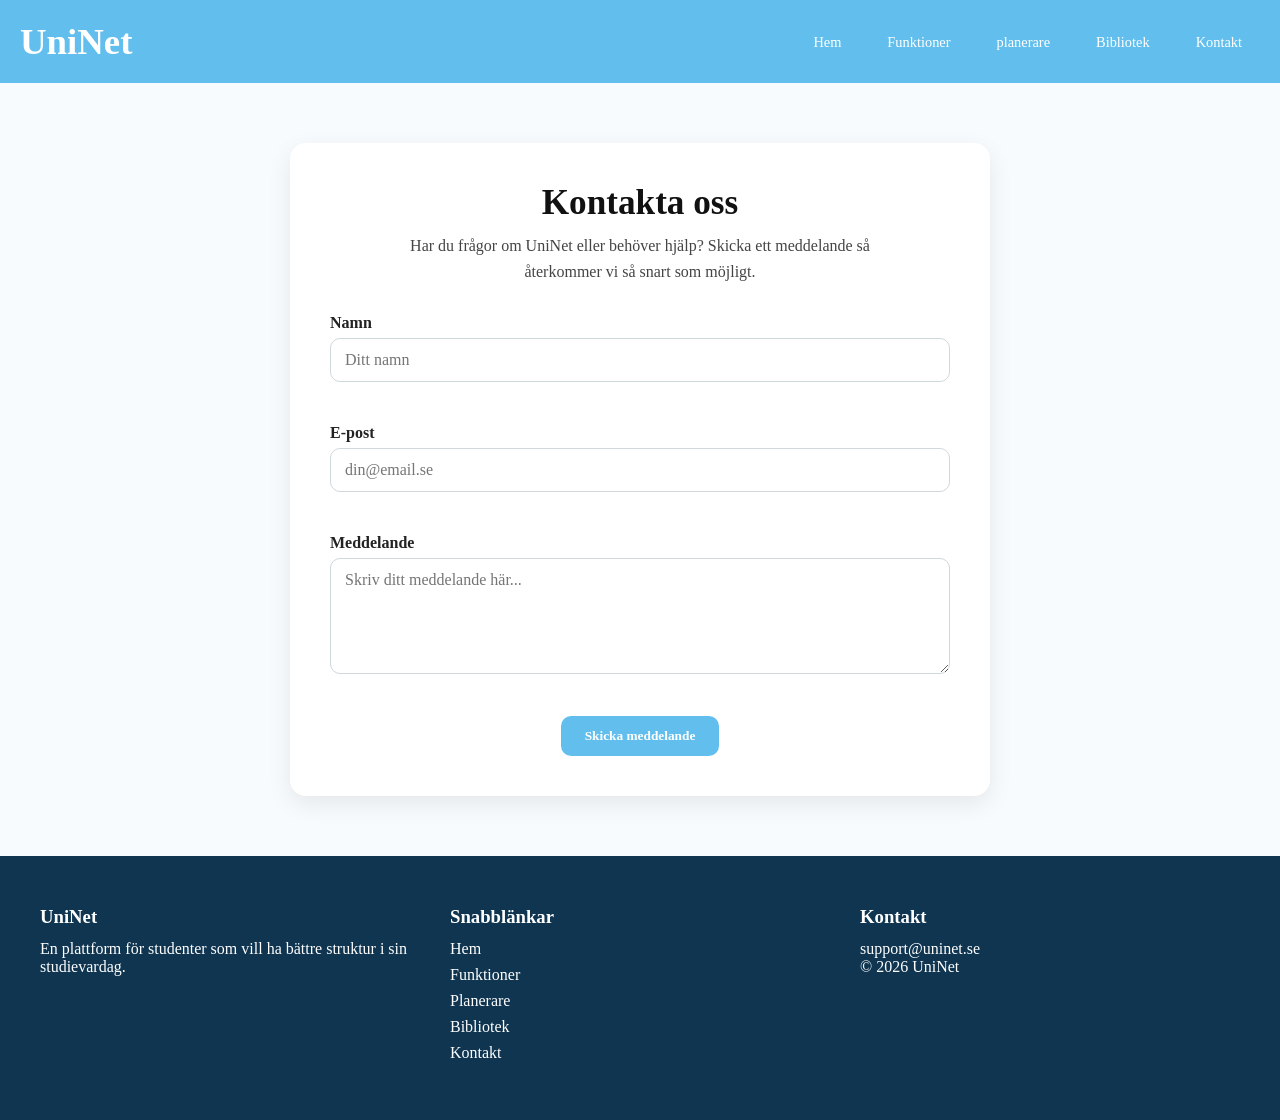
==== UninetWeb/wwwroot/contact.html @ d5d622c0 "Add files via upload" ====
<!doctype html>
<html lang="sv">
<head>
  <meta charset="utf-8">
  <meta name="viewport" content="width=device-width, initial-scale=1">
  <title>UniNet</title>
  <link rel="stylesheet" href="css/style.css">
  <script defer src="js/main.js"></script>
</head>
<body>
 
  <div class="menu-overlay" id="menuOverlay"></div>

  <!--Header/Navbar-->
  <header>
    <nav class = "navbar section-content">
      <a href="#" class="nav-logo">
        <h2 class="logo-text">UniNet</h2>
      </a>

      <button class="menu-toggle" type="button">Meny ☰</button>

      <ul class="nav-menu" id="navMenu">
        <li class="nav-item">
          <a href="index.html" class="nav-link">Hem</a>
        </li>
        <li class="nav-item">
          <a href="features.html" class="nav-link">Funktioner</a>
        </li>
        <li class="nav-item">
          <a href="planner.html" class="nav-link">planerare </a>
        </li>
        <li class="nav-item">
          <a href="library.html" class="nav-link">Bibliotek</a>
        </li>
        <li class="nav-item">
          <a href="contact.html" class="nav-link">Kontakt</a>
        </li>

      </ul>

    </nav>
  </header>


<main>
  <section class="contact-section">
    <div class="contact-box">

      <div class="contact-header">
        <h1>Kontakta oss</h1>
        <p>
          Har du frågor om UniNet eller behöver hjälp? Skicka ett meddelande så
          återkommer vi så snart som möjligt.
        </p>
      </div>

  <form class="contact-form" id="contactForm" method="post" action="/contact" novalidate>
  <div class="form-group">
    <label for="name">Namn</label>
    <input type="text" id="name" name="name" placeholder="Ditt namn" required>
    <small class="error-message"></small>
  </div>

  <div class="form-group">
    <label for="email">E-post</label>
    <input type="email" id="email" name="email" placeholder="din@email.se" required>
    <small class="error-message"></small>
  </div>

  <div class="form-group">
    <label for="message">Meddelande</label>
    <textarea id="message" name="message" rows="5" placeholder="Skriv ditt meddelande här..." required></textarea>
    <small class="error-message"></small>
  </div>

  <button type="submit" class="submit-btn">Skicka meddelande</button>
   </form>

    </div>
  </section>
</main>

  <!--FOOTERRR-->
<footer class="footer">
  <div class="section-content footer-content">
    <div class="footer-column">
      <h3>UniNet</h3>
      <p>En plattform för studenter som vill ha bättre struktur i sin studievardag.</p>
    </div>

    <div class="footer-column">
      <h3>Snabblänkar</h3>
      <a href="index.html">Hem</a>
      <a href="features.html">Funktioner</a>
      <a href="planner.html">Planerare</a>
      <a href="library.html">Bibliotek</a>
      <a href="contact.html">Kontakt</a>
    </div>

    <div class="footer-column">
      <h3>Kontakt</h3>
      <p>support@uninet.se</p>
      <p>© 2026 UniNet</p>
    </div>
  </div>
</footer>


</body>
---- UninetWeb/wwwroot/css/style.css ----
/*Google fonts*/
@import url('https://fonts.googleapis.com/css2?family=Italiana&family=Playfair+Display:ital,wght@0,400..900;1,400..900&display=swap');
*{
  margin: 0;
  padding: 0;
  box-sizing: border-box;
  font-family: "poppins", san-serif;
}

:root
{
 /*Färger */
 --white-color:#fff;
 --dark-color: #006fa7;
 --primary-color: #62BFED;
 --secondary-color: #98d7f6;


/* font size */
--font-sizeS: 0.9rem;
--font-sizeN: 1rem;
--font-sizeM: 1.12rem;
--font-size-xl: 2rem;
--font-size-xxl: 2.3rem;

/* Font size */
--font-size-s: 0.9rem;
--font-size-m: 1.5rem;
--font-size-l: 2rem;
--font-size-xl: 2.3rem;

--font-weight-normal: 400;
--font-weight-medium: 500;
--font-weight-semibold: 600;
--font-weight-bold: 700;

--border-radius-s: 8px;
--border-radius-s: 30px;
--border-radius-m: 50%;

/*site max-width */
--site-max-width: 1300px;

}

ul
{
  list-style: none;
}

a{
  text-decoration: none;
}

button{
  cursor: pointer;
  border: none;
  background: none;
}
img{
  width: 100%;
}

.section-content
{
  margin: 0 auto;
  padding: 0 20px;
  max-width: var(--site-max-width);

}

/*navbar styling*/
header
{
  background: var(--primary-color);
}

header .navbar{
  display: flex;
  padding: 20px;
  align-items: center;
  justify-content: space-between;
}

.navbar .nav-logo .logo-text
{
  color: var(--white-color);
  font-size: var(--font-size-xl);
  font-weight: var(--font-weight-semibold);
}

.navbar .nav-menu
{
  display: flex;
  gap: 10px;

}
/*navbar typ hem, funktioner osv */ 
.navbar .nav-menu .nav-link
{
  padding: 10px 18px;
  color: var(--white-color);
  font-size: var(--font-size-s);
  border-radius: 10px;
  transition: 0.3s ease;
}

.navbar .nav-menu .nav-link:hover
{
  color: var(--primary-color);
  background: var(--secondary-color);
}

/* HERO BANNER stora bilden */
.hero-section{
  position: relative;
  height: 500px;
  background-image: url("../images/students.jpg");
  background-size: cover;
  background-position: center;
  display: flex;
  align-items: center;
  justify-content: flex-end;
  padding: 40px;
}

.hero-section::before{
  content: "";
  position: absolute;
  inset: 0;
  background: rgba(0,0,0,0.4);

    background: linear-gradient(
    to left,
    rgba(0,0,0,0.75),
    rgba(0,0,0,0.4),
    rgba(0,0,0,0)
  );
}

/* TEXT */

.hero-details{
  position: relative;
  max-width: 420px;
  color: white;
  padding: 20px;
}

.title{
  font-size: 40px;
  margin-bottom: 10px;
}

.subtitle{
  font-size: 22px;
  margin-bottom: 16px;
}

.hero-details p{
  margin-bottom: 20px;
}

/* BUTTONS */
.buttons{
  display: flex;
  gap: 10px;
  flex-wrap: wrap;
  margin-top: 16px;
}

.hero-btn{
  padding: 10px 18px;
  border-radius: 10px;
  font-size: var(--font-size-s);
  font-weight: var(--font-weight-semibold);

  background: var(--secondary-color);
  color: var(--dark-color);

  transition: 0.3s ease;
}

/* Hover in buttons*/
.hero-btn-outline{
  background: transparent;
  border: 2px solid rgba(255,255,255,0.85);
  color: var(--white-color);
}

.hero-btn-outline:hover{
  background: var(--secondary-color);
  border-color: var(--secondary-color);
  color: var(--dark-color);
}

.menu-overlay{
  position: fixed;
  inset: 0;
  background: rgba(0,0,0,0.20);
  backdrop-filter: blur(6px);
  opacity: 0;
  pointer-events: none;
  transition: 0.25s ease;
  z-index: 500;
}
.menu-overlay.show{
  opacity: 1;
  pointer-events: auto;
}

/* dropdown menu */
.menu-toggle{
  display: none;   /* hidden on desktop */
  color: var(--white-color);
  font-size: var(--font-size-s);
  font-weight: var(--font-weight-semibold);
  padding: 10px 14px;
  border-radius: 10px;
  background: rgba(255,255,255,0.15);
}

@media (max-width: 768px){

  .menu-toggle{
    display: inline-block;
  }

  .navbar{
    position: relative;
  }

  /* hide menu on mobile */
  .nav-menu{
    display: none !important;

    position: absolute;
    top: 70px;
    right: 20px;

    width:  min(280px, calc(100vw - 40px));
    padding: 20px;

    flex-direction: column;
    gap: 6px;

    background: var(--primary-color);
    border-radius: 14px;

    box-shadow: 0 15px 40px rgba(0,0,0,0.25);
    z-index: 1000;

     /* animation prep */
    transform: translateY(-8px);
    opacity: 0;
    transition: 0.25s ease;
  }

  /* show when clicked */
  .nav-menu.open{
    display: flex !important;
     transform: translateY(0);
    opacity: 1;
  }

  /* links look more “app-like” */
  .nav-menu .nav-link{
    width: 100%;
    padding: 12px 14px;
    border-radius: 12px;
  }

  /* menu button polish */
  .menu-toggle{
    padding: 10px 14px;
    border-radius: 12px;
    background: rgba(255,255,255,0.18);
  }

  .menu-toggle:hover{
    background: rgba(255,255,255,0.28);
  }


}

/* OM UNINET */
.about-section{
  background: var(--secondary-color);
  padding: 70px 20px;
}

.about-text{
  max-width: 800px;
  margin: 0 auto 50px auto;
  text-align: center;

}

.about-text h2{
  font-size: 2.2rem;
  margin-bottom: 16px;
}

.about-text p{
  margin-bottom: 12px;
  line-height: 1.6;
  color:#006fa7;
}

.features-scroll{
  display: flex;
  gap: 25px;
  overflow-x: auto;
  padding-bottom: 10px;
}

.feature-card{
  flex: 0 0 280px;
  background: #f5f5f5;
  border-radius: 12px;
  overflow: hidden;
  box-shadow: 0 6px 18px rgba(0,0,0,0.08);
  transition: transform 0.2s ease;
}

.feature-card:hover{
  transform: translateY(-5px);
}

.feature-img{
  width: 100%;
  height: 180px;
  object-fit: cover;
}

.feature-card h3{
  font-size: 1.3rem;
  margin: 18px 18px 8px 18px;
}

.feature-card p{
  margin: 0 18px 18px 18px;
  line-height: 1.5;
  color: #444;
}

/* BENEFITS */
.benefits-section{
  padding: 60px 20px;
  text-align: center;
}

.benefits-section h2{
  margin-bottom: 30px;
  font-size: 2rem;
}

.benefits-grid{
  display: grid;
  grid-template-columns: repeat(3, 1fr);
  gap: 20px;
}

.benefit-box{
  background: white;
  padding: 25px;
  border-radius: 12px;
  box-shadow: 0 6px 18px rgba(0,0,0,0.08);
}

.benefit-box h3{
  margin-bottom: 10px;
}

/* CTA */
.cta-section{
  background: var(--primary-color);
  padding: 60px 20px;
  text-align: center;
  color: white;
}

.cta-content h2{
  margin-bottom: 10px;
  font-size: 2rem;
}

.cta-content p{
  margin-bottom: 20px;
}

/* FOOTER */
.footer{
  background: #0f3550;
  color: white;
  padding: 50px 20px;
}

.footer-content{
  display: grid;
  grid-template-columns: repeat(3, 1fr);
  gap: 30px;
}

.footer-column h3{
  margin-bottom: 12px;
}

.footer-column a{
  display: block;
  color: white;
  margin-bottom: 8px;
  text-decoration: none;
}

.footer-column a:hover{
  text-decoration: underline;
}

/* MOBILE */
@media (max-width: 768px){
  .benefits-grid{
    grid-template-columns: 1fr;
  }

  .footer-content{
    grid-template-columns: 1fr;
  }
}



/* CONTACT PAGE */

/* CONTACT PAGE */
.contact-section{
  min-height: 80vh;
  display: flex;
  justify-content: center;
  align-items: center;
  padding: 60px 20px;
  background: #f7fbfd;
}

.contact-box{
  width: 100%;
  max-width: 700px;
  background: #ffffff;
  padding: 40px;
  border-radius: 16px;
  box-shadow: 0 8px 24px rgba(0,0,0,0.08);
}

.contact-header{
  text-align: center;
  margin-bottom: 30px;
}

.contact-header h1{
  font-size: 2.2rem;
  margin-bottom: 10px;
  color: #111;
}

.contact-header p{
  color: #444;
  line-height: 1.6;
  max-width: 500px;
  margin: 0 auto;
}

.contact-form{
  display: flex;
  flex-direction: column;
  gap: 18px;
}

.form-group{
  display: flex;
  flex-direction: column;
}

.form-group label{
  margin-bottom: 6px;
  font-weight: 600;
  color: #222;
}

.form-group input,
.form-group textarea{
  padding: 12px 14px;
  border: 1px solid #cfd8dc;
  border-radius: 10px;
  font-size: 1rem;
  font-family: inherit;
}

.form-group input:focus,
.form-group textarea:focus{
  outline: none;
  border-color: var(--primary-color);
}

.submit-btn{
  align-self: center;
  padding: 12px 24px;
  background: var(--primary-color);
  color: white;
  border-radius: 10px;
  font-weight: 600;
  transition: 0.3s ease;
}

.submit-btn:hover{
  background: var(--dark-color);
}

.error-message{
  color: #c62828;
  font-size: 0.9rem;
  margin-top: 6px;
  min-height: 18px;
}

.form-group input.error,
.form-group textarea.error{
  border: 1px solid #c62828;
  background: #fff5f5;
}

@media (max-width: 768px){
  .contact-box{
    padding: 25px;
  }

  .contact-header h1{
    font-size: 1.8rem;
  }
}

/* LIBRARY PAGE */

.library-hero{
  background: linear-gradient(180deg, #98d7f6 0%, #eaf7fd 100%);
  padding: 70px 20px 60px;
  text-align: center;
}

.library-hero h1{
  font-size: 2.4rem;
  color: var(--dark-color);
  margin-bottom: 10px;
}

.library-hero-simple p{
  color: #24526b;
  margin-bottom: 25px;
  font-size: 1rem;
}

.library-search-bar{
  display: flex;
  justify-content: center;
  gap: 10px;
  flex-wrap: wrap;
}

.library-search-bar input{
  width: 100%;
  max-width: 460px;
  padding: 14px 16px;
  border: 1px solid #c7dce8;
  border-radius: 12px;
  font-size: 1rem;
  background: white;
}

.library-search-bar input:focus{
  outline: none;
  border-color: var(--primary-color);
  box-shadow: 0 0 0 3px rgba(98,191,237,0.15);
}

.library-search-bar button{
  padding: 14px 22px;
  border-radius: 12px;
  background: var(--primary-color);
  color: white;
  font-weight: 600;
  transition: 0.3s ease;
}

.library-search-bar button:hover{
  background: var(--dark-color);
}

.library-tools{
  padding: 50px 20px 20px;
}

.library-tools h2{
  text-align: center;
  margin-bottom: 20px;
  color: var(--dark-color);
}

.library-tool-grid{
  display: grid;
  grid-template-columns: repeat(4, 1fr);
  gap: 15px;
}

.library-tool{
  background: white;
  color: var(--dark-color);
  padding: 18px;
  text-align: center;
  border-radius: 12px;
  box-shadow: 0 6px 18px rgba(0,0,0,0.06);
  font-weight: 600;
  transition: transform 0.25s ease, background 0.25s ease;
}

.library-tool:hover{
  transform: translateY(-4px);
  background: var(--secondary-color);
}

.library-cards{
  padding: 40px 20px 60px;
}

.library-cards h2{
  text-align: center;
  margin-bottom: 30px;
  color: var(--dark-color);
}

.library-card-grid{
  display: grid;
  grid-template-columns: repeat(3, 1fr);
  gap: 25px;
}

.library-resource-card{
  background: white;
  border-radius: 14px;
  overflow: hidden;
  box-shadow: 0 8px 22px rgba(0,0,0,0.08);
  transition: transform 0.3s ease, box-shadow 0.3s ease;
}

.library-resource-card:hover{
  transform: translateY(-6px);
  box-shadow: 0 12px 28px rgba(0,0,0,0.12);
}

.library-resource-card img{
  width: 100%;
  height: 210px;
  object-fit: cover;
}

.library-card-text{
  padding: 20px;
}

.library-card-text h3{
  margin-bottom: 10px;
  color: #111;
}

.library-card-text p{
  color: #444;
  line-height: 1.6;
  margin-bottom: 16px;
}

.library-info-box{
  padding: 0 20px 70px;
}

.library-info-content{
  background: #f7fbfd;
  border: 1px solid #dceef7;
  border-radius: 16px;
  padding: 35px;
  text-align: center;
  box-shadow: 0 6px 18px rgba(0,0,0,0.05);
}

.library-info-content h2{
  margin-bottom: 10px;
  color: var(--dark-color);
}

.library-info-content p{
  margin-bottom: 18px;
  color: #444;
}

@media (max-width: 900px){
  .library-tool-grid{
    grid-template-columns: repeat(2, 1fr);
  }

  .library-card-grid{
    grid-template-columns: 1fr;
  }
}

@media (max-width: 600px){
  .library-tool-grid{
    grid-template-columns: 1fr;
  }

  .library-hero-simple h1{
    font-size: 2rem;
  }
}
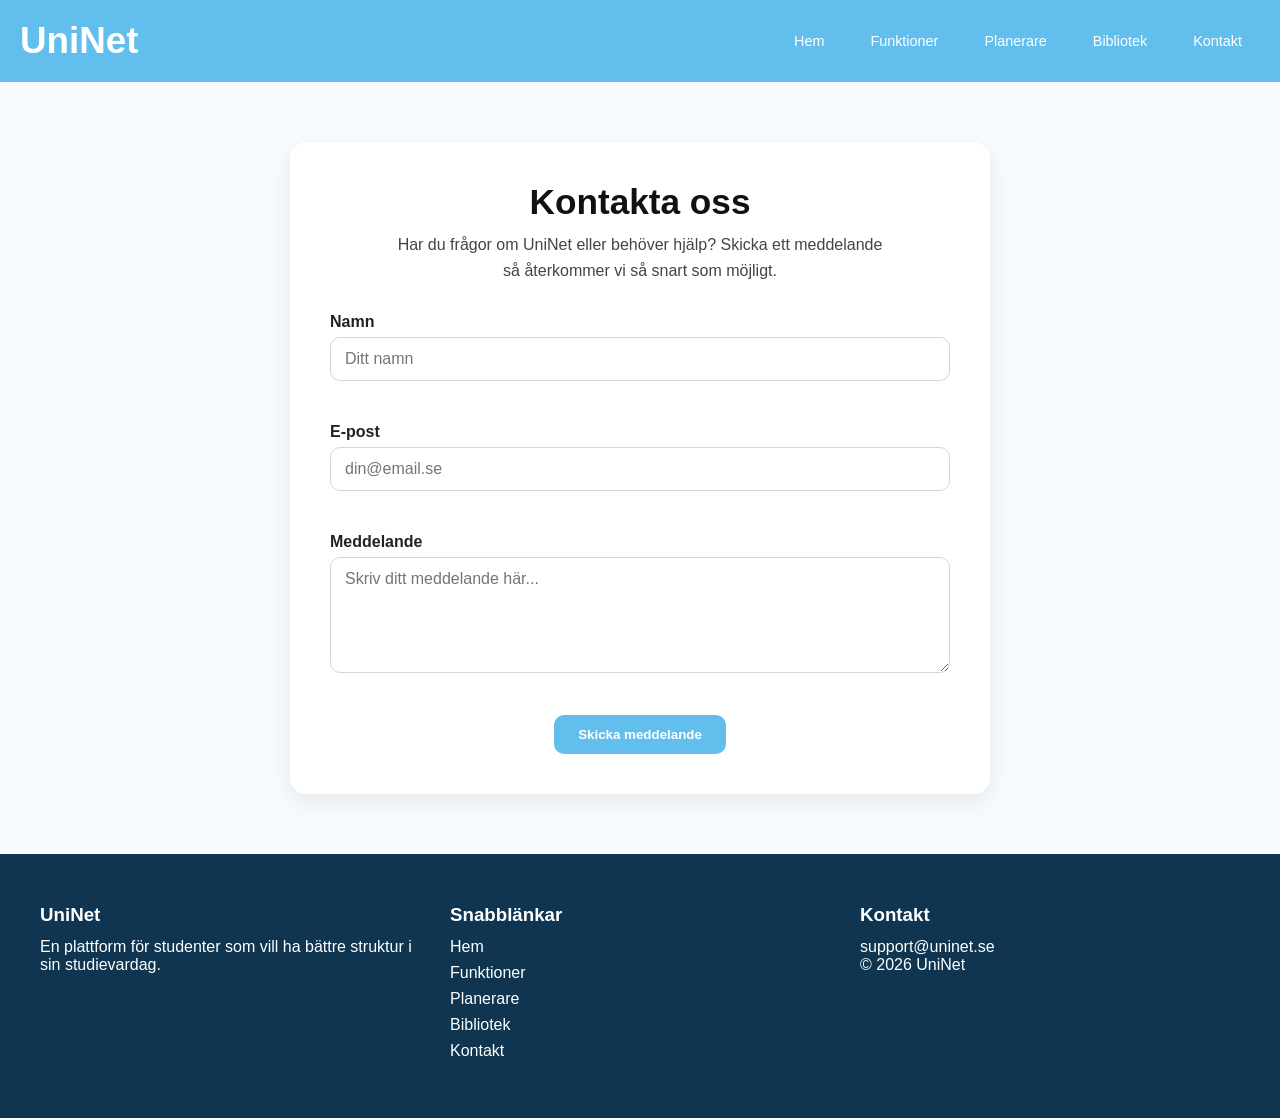
==== commit 4ca11241: "Added planner checklist feature Added contact form validation Added ASP.NET server-side contact hand" ====
--- a/UninetWeb/wwwroot/contact.html
+++ b/UninetWeb/wwwroot/contact.html
@@ -8,12 +8,12 @@
   <script defer src="js/main.js"></script>
 </head>
 <body>
- 
+
   <div class="menu-overlay" id="menuOverlay"></div>
 
-  <!--Header/Navbar-->
+  <!-- Header/Navbar -->
   <header>
-    <nav class = "navbar section-content">
+    <nav class="navbar section-content">
       <a href="#" class="nav-logo">
         <h2 class="logo-text">UniNet</h2>
       </a>
@@ -21,91 +21,77 @@
       <button class="menu-toggle" type="button">Meny ☰</button>
 
       <ul class="nav-menu" id="navMenu">
-        <li class="nav-item">
-          <a href="index.html" class="nav-link">Hem</a>
-        </li>
-        <li class="nav-item">
-          <a href="features.html" class="nav-link">Funktioner</a>
-        </li>
-        <li class="nav-item">
-          <a href="planner.html" class="nav-link">planerare </a>
-        </li>
-        <li class="nav-item">
-          <a href="library.html" class="nav-link">Bibliotek</a>
-        </li>
-        <li class="nav-item">
-          <a href="contact.html" class="nav-link">Kontakt</a>
-        </li>
-
+        <li class="nav-item"><a href="index.html" class="nav-link">Hem</a></li>
+        <li class="nav-item"><a href="features.html" class="nav-link">Funktioner</a></li>
+        <li class="nav-item"><a href="planner.html" class="nav-link">Planerare</a></li>
+        <li class="nav-item"><a href="library.html" class="nav-link">Bibliotek</a></li>
+        <li class="nav-item"><a href="contact.html" class="nav-link">Kontakt</a></li>
       </ul>
-
     </nav>
   </header>
 
+  <main>
+    <section class="contact-section">
+      <div class="contact-box">
 
-<main>
-  <section class="contact-section">
-    <div class="contact-box">
+        <div class="contact-header">
+          <h1>Kontakta oss</h1>
+          <p>
+            Har du frågor om UniNet eller behöver hjälp? Skicka ett meddelande så
+            återkommer vi så snart som möjligt.
+          </p>
+        </div>
 
-      <div class="contact-header">
-        <h1>Kontakta oss</h1>
-        <p>
-          Har du frågor om UniNet eller behöver hjälp? Skicka ett meddelande så
-          återkommer vi så snart som möjligt.
-        </p>
+        <form class="contact-form" id="contactForm" method="post" action="/contact" novalidate>
+          <div class="form-group">
+            <label for="name">Namn</label>
+            <input type="text" id="name" name="name" placeholder="Ditt namn" required>
+            <small class="error-message"></small>
+          </div>
+
+          <div class="form-group">
+            <label for="email">E-post</label>
+            <input type="email" id="email" name="email" placeholder="din@email.se" required>
+            <small class="error-message"></small>
+          </div>
+
+          <div class="form-group">
+            <label for="message">Meddelande</label>
+            <textarea id="message" name="message" rows="5" placeholder="Skriv ditt meddelande här..." required></textarea>
+            <small class="error-message"></small>
+          </div>
+
+          <button type="submit" class="submit-btn">Skicka meddelande</button>
+        </form>
+
+      </div>
+    </section>
+  </main>
+
+  <!-- Footer -->
+  <footer class="footer">
+    <div class="section-content footer-content">
+      <div class="footer-column">
+        <h3>UniNet</h3>
+        <p>En plattform för studenter som vill ha bättre struktur i sin studievardag.</p>
       </div>
 
-  <form class="contact-form" id="contactForm" method="post" action="/contact" novalidate>
-  <div class="form-group">
-    <label for="name">Namn</label>
-    <input type="text" id="name" name="name" placeholder="Ditt namn" required>
-    <small class="error-message"></small>
-  </div>
+      <div class="footer-column">
+        <h3>Snabblänkar</h3>
+        <a href="index.html">Hem</a>
+        <a href="features.html">Funktioner</a>
+        <a href="planner.html">Planerare</a>
+        <a href="library.html">Bibliotek</a>
+        <a href="contact.html">Kontakt</a>
+      </div>
 
-  <div class="form-group">
-    <label for="email">E-post</label>
-    <input type="email" id="email" name="email" placeholder="din@email.se" required>
-    <small class="error-message"></small>
-  </div>
-
-  <div class="form-group">
-    <label for="message">Meddelande</label>
-    <textarea id="message" name="message" rows="5" placeholder="Skriv ditt meddelande här..." required></textarea>
-    <small class="error-message"></small>
-  </div>
-
-  <button type="submit" class="submit-btn">Skicka meddelande</button>
-   </form>
-
+      <div class="footer-column">
+        <h3>Kontakt</h3>
+        <p>support@uninet.se</p>
+        <p>© 2026 UniNet</p>
+      </div>
     </div>
-  </section>
-</main>
-
-  <!--FOOTERRR-->
-<footer class="footer">
-  <div class="section-content footer-content">
-    <div class="footer-column">
-      <h3>UniNet</h3>
-      <p>En plattform för studenter som vill ha bättre struktur i sin studievardag.</p>
-    </div>
-
-    <div class="footer-column">
-      <h3>Snabblänkar</h3>
-      <a href="index.html">Hem</a>
-      <a href="features.html">Funktioner</a>
-      <a href="planner.html">Planerare</a>
-      <a href="library.html">Bibliotek</a>
-      <a href="contact.html">Kontakt</a>
-    </div>
-
-    <div class="footer-column">
-      <h3>Kontakt</h3>
-      <p>support@uninet.se</p>
-      <p>© 2026 UniNet</p>
-    </div>
-  </div>
-</footer>
-
+  </footer>
 
 </body>
-  +</html>
--- a/UninetWeb/wwwroot/css/style.css
+++ b/UninetWeb/wwwroot/css/style.css
@@ -1,50 +1,41 @@
-/*Google fonts*/
+/* Google fonts */
 @import url('https://fonts.googleapis.com/css2?family=Italiana&family=Playfair+Display:ital,wght@0,400..900;1,400..900&display=swap');
+
 *{
   margin: 0;
   padding: 0;
   box-sizing: border-box;
-  font-family: "poppins", san-serif;
-}
-
-:root
-{
- /*Färger */
- --white-color:#fff;
- --dark-color: #006fa7;
- --primary-color: #62BFED;
- --secondary-color: #98d7f6;
-
-
-/* font size */
---font-sizeS: 0.9rem;
---font-sizeN: 1rem;
---font-sizeM: 1.12rem;
---font-size-xl: 2rem;
---font-size-xxl: 2.3rem;
-
-/* Font size */
---font-size-s: 0.9rem;
---font-size-m: 1.5rem;
---font-size-l: 2rem;
---font-size-xl: 2.3rem;
-
---font-weight-normal: 400;
---font-weight-medium: 500;
---font-weight-semibold: 600;
---font-weight-bold: 700;
-
---border-radius-s: 8px;
---border-radius-s: 30px;
---border-radius-m: 50%;
-
-/*site max-width */
---site-max-width: 1300px;
-
-}
-
-ul
-{
+  font-family: "Poppins", sans-serif;
+}
+
+:root{
+  /* Färger */
+  --white-color: #fff;
+  --dark-color: #006fa7;
+  --primary-color: #62BFED;
+  --secondary-color: #98d7f6;
+
+  /* Font size */
+  --font-size-s: 0.9rem;
+  --font-size-n: 1rem;
+  --font-size-m: 1.12rem;
+  --font-size-l: 2rem;
+  --font-size-xl: 2.3rem;
+
+  --font-weight-normal: 400;
+  --font-weight-medium: 500;
+  --font-weight-semibold: 600;
+  --font-weight-bold: 700;
+
+  --border-radius-s: 8px;
+  --border-radius-l: 30px;
+  --border-radius-circle: 50%;
+
+  /* Site max-width */
+  --site-max-width: 1300px;
+}
+
+ul{
   list-style: none;
 }
 
@@ -57,21 +48,19 @@
   border: none;
   background: none;
 }
+
 img{
   width: 100%;
 }
 
-.section-content
-{
+.section-content{
   margin: 0 auto;
   padding: 0 20px;
   max-width: var(--site-max-width);
-
-}
-
-/*navbar styling*/
-header
-{
+}
+
+/* NAVBAR */
+header{
   background: var(--primary-color);
 }
 
@@ -82,22 +71,19 @@
   justify-content: space-between;
 }
 
-.navbar .nav-logo .logo-text
-{
+.navbar .nav-logo .logo-text{
   color: var(--white-color);
   font-size: var(--font-size-xl);
   font-weight: var(--font-weight-semibold);
 }
 
-.navbar .nav-menu
-{
+.navbar .nav-menu{
   display: flex;
   gap: 10px;
-
-}
-/*navbar typ hem, funktioner osv */ 
-.navbar .nav-menu .nav-link
-{
+}
+
+/* Navbar länkar */
+.navbar .nav-menu .nav-link{
   padding: 10px 18px;
   color: var(--white-color);
   font-size: var(--font-size-s);
@@ -105,13 +91,12 @@
   transition: 0.3s ease;
 }
 
-.navbar .nav-menu .nav-link:hover
-{
+.navbar .nav-menu .nav-link:hover{
   color: var(--primary-color);
   background: var(--secondary-color);
 }
 
-/* HERO BANNER stora bilden */
+/* HERO BANNER */
 .hero-section{
   position: relative;
   height: 500px;
@@ -128,9 +113,7 @@
   content: "";
   position: absolute;
   inset: 0;
-  background: rgba(0,0,0,0.4);
-
-    background: linear-gradient(
+  background: linear-gradient(
     to left,
     rgba(0,0,0,0.75),
     rgba(0,0,0,0.4),
@@ -138,8 +121,7 @@
   );
 }
 
-/* TEXT */
-
+/* Hero text */
 .hero-details{
   position: relative;
   max-width: 420px;
@@ -161,7 +143,7 @@
   margin-bottom: 20px;
 }
 
-/* BUTTONS */
+/* Hero buttons */
 .buttons{
   display: flex;
   gap: 10px;
@@ -174,14 +156,11 @@
   border-radius: 10px;
   font-size: var(--font-size-s);
   font-weight: var(--font-weight-semibold);
-
   background: var(--secondary-color);
   color: var(--dark-color);
-
   transition: 0.3s ease;
 }
 
-/* Hover in buttons*/
 .hero-btn-outline{
   background: transparent;
   border: 2px solid rgba(255,255,255,0.85);
@@ -194,6 +173,7 @@
   color: var(--dark-color);
 }
 
+/* Overlay */
 .menu-overlay{
   position: fixed;
   inset: 0;
@@ -204,14 +184,15 @@
   transition: 0.25s ease;
   z-index: 500;
 }
+
 .menu-overlay.show{
   opacity: 1;
   pointer-events: auto;
 }
 
-/* dropdown menu */
+/* Dropdown menu button */
 .menu-toggle{
-  display: none;   /* hidden on desktop */
+  display: none;
   color: var(--white-color);
   font-size: var(--font-size-s);
   font-weight: var(--font-weight-semibold);
@@ -221,7 +202,6 @@
 }
 
 @media (max-width: 768px){
-
   .menu-toggle{
     display: inline-block;
   }
@@ -230,47 +210,36 @@
     position: relative;
   }
 
-  /* hide menu on mobile */
   .nav-menu{
     display: none !important;
-
     position: absolute;
     top: 70px;
     right: 20px;
-
-    width:  min(280px, calc(100vw - 40px));
+    width: min(280px, calc(100vw - 40px));
     padding: 20px;
-
     flex-direction: column;
     gap: 6px;
-
     background: var(--primary-color);
     border-radius: 14px;
-
     box-shadow: 0 15px 40px rgba(0,0,0,0.25);
     z-index: 1000;
-
-     /* animation prep */
     transform: translateY(-8px);
     opacity: 0;
     transition: 0.25s ease;
   }
 
-  /* show when clicked */
   .nav-menu.open{
     display: flex !important;
-     transform: translateY(0);
+    transform: translateY(0);
     opacity: 1;
   }
 
-  /* links look more “app-like” */
   .nav-menu .nav-link{
     width: 100%;
     padding: 12px 14px;
     border-radius: 12px;
   }
 
-  /* menu button polish */
   .menu-toggle{
     padding: 10px 14px;
     border-radius: 12px;
@@ -280,8 +249,6 @@
   .menu-toggle:hover{
     background: rgba(255,255,255,0.28);
   }
-
-
 }
 
 /* OM UNINET */
@@ -294,7 +261,6 @@
   max-width: 800px;
   margin: 0 auto 50px auto;
   text-align: center;
-
 }
 
 .about-text h2{
@@ -305,7 +271,7 @@
 .about-text p{
   margin-bottom: 12px;
   line-height: 1.6;
-  color:#006fa7;
+  color: #006fa7;
 }
 
 .features-scroll{
@@ -390,48 +356,116 @@
   margin-bottom: 20px;
 }
 
-/* FOOTER */
-.footer{
-  background: #0f3550;
+/* PLANNER PAGE */
+.planner-section{
+  padding: 70px 20px;
+  background: #f7fbfd;
+}
+
+.planner-section .section-content{
+  max-width: 750px;
+}
+
+.planner-section h2{
+  text-align: center;
+  font-size: 2rem;
+  color: var(--dark-color);
+  margin-bottom: 12px;
+}
+
+.planner-section p{
+  text-align: center;
+  color: #24526b;
+  margin-bottom: 28px;
+  line-height: 1.6;
+}
+
+.todo-input{
+  display: flex;
+  gap: 12px;
+  margin-bottom: 25px;
+  flex-wrap: wrap;
+  justify-content: center;
+}
+
+.todo-input input{
+  flex: 1;
+  min-width: 260px;
+  max-width: 500px;
+  padding: 14px 16px;
+  border: 1px solid #c7dce8;
+  border-radius: 12px;
+  font-size: 1rem;
+  background: #fff;
+}
+
+.todo-input input:focus{
+  outline: none;
+  border-color: var(--primary-color);
+  box-shadow: 0 0 0 3px rgba(98,191,237,0.18);
+}
+
+.todo-input button{
+  padding: 14px 22px;
+  border-radius: 12px;
+  background: var(--primary-color);
   color: white;
-  padding: 50px 20px;
-}
-
-.footer-content{
-  display: grid;
-  grid-template-columns: repeat(3, 1fr);
-  gap: 30px;
-}
-
-.footer-column h3{
-  margin-bottom: 12px;
-}
-
-.footer-column a{
-  display: block;
-  color: white;
-  margin-bottom: 8px;
-  text-decoration: none;
-}
-
-.footer-column a:hover{
-  text-decoration: underline;
-}
-
-/* MOBILE */
-@media (max-width: 768px){
-  .benefits-grid{
-    grid-template-columns: 1fr;
-  }
-
-  .footer-content{
-    grid-template-columns: 1fr;
-  }
-}
-
-
-
-/* CONTACT PAGE */
+  font-weight: 600;
+  font-size: 1rem;
+  transition: 0.3s ease;
+}
+
+.todo-input button:hover{
+  background: var(--dark-color);
+}
+
+.task-list{
+  list-style: none;
+  padding: 0;
+  margin: 0;
+}
+
+.task-list li{
+  display: flex;
+  align-items: center;
+  gap: 12px;
+  background: white;
+  border: 1px solid #dceef7;
+  border-radius: 14px;
+  padding: 14px 16px;
+  margin-bottom: 14px;
+  box-shadow: 0 6px 18px rgba(0,0,0,0.06);
+}
+
+.task-list li input[type="checkbox"]{
+  width: 18px;
+  height: 18px;
+  accent-color: var(--primary-color);
+  flex-shrink: 0;
+}
+
+.task-list li span{
+  flex: 1;
+  color: #1f2d3d;
+  font-size: 1rem;
+  line-height: 1.4;
+  word-break: break-word;
+}
+
+.task-list li button{
+  padding: 8px 12px;
+  border-radius: 10px;
+  background: #eaf7fd;
+  color: var(--dark-color);
+  font-weight: 600;
+  font-size: 0.9rem;
+  transition: 0.3s ease;
+  flex-shrink: 0;
+}
+
+.task-list li button:hover{
+  background: #d5eefb;
+}
 
 /* CONTACT PAGE */
 .contact-section{
@@ -529,18 +563,7 @@
   background: #fff5f5;
 }
 
-@media (max-width: 768px){
-  .contact-box{
-    padding: 25px;
-  }
-
-  .contact-header h1{
-    font-size: 1.8rem;
-  }
-}
-
 /* LIBRARY PAGE */
-
 .library-hero{
   background: linear-gradient(180deg, #98d7f6 0%, #eaf7fd 100%);
   padding: 70px 20px 60px;
@@ -700,6 +723,35 @@
   color: #444;
 }
 
+/* FOOTER */
+.footer{
+  background: #0f3550;
+  color: white;
+  padding: 50px 20px;
+}
+
+.footer-content{
+  display: grid;
+  grid-template-columns: repeat(3, 1fr);
+  gap: 30px;
+}
+
+.footer-column h3{
+  margin-bottom: 12px;
+}
+
+.footer-column a{
+  display: block;
+  color: white;
+  margin-bottom: 8px;
+  text-decoration: none;
+}
+
+.footer-column a:hover{
+  text-decoration: underline;
+}
+
+/* MOBILE */
 @media (max-width: 900px){
   .library-tool-grid{
     grid-template-columns: repeat(2, 1fr);
@@ -710,7 +762,52 @@
   }
 }
 
+@media (max-width: 768px){
+  .benefits-grid{
+    grid-template-columns: 1fr;
+  }
+
+  .footer-content{
+    grid-template-columns: 1fr;
+  }
+
+  .contact-box{
+    padding: 25px;
+  }
+
+  .contact-header h1{
+    font-size: 1.8rem;
+  }
+}
+
 @media (max-width: 600px){
+  .planner-section{
+    padding: 50px 16px;
+  }
+
+  .planner-section h2{
+    font-size: 1.7rem;
+  }
+
+  .todo-input{
+    flex-direction: column;
+    align-items: stretch;
+  }
+
+  .todo-input input,
+  .todo-input button{
+    width: 100%;
+    max-width: 100%;
+  }
+
+  .task-list li{
+    align-items: flex-start;
+  }
+
+  .task-list li button{
+    align-self: center;
+  }
+
   .library-tool-grid{
     grid-template-columns: 1fr;
   }
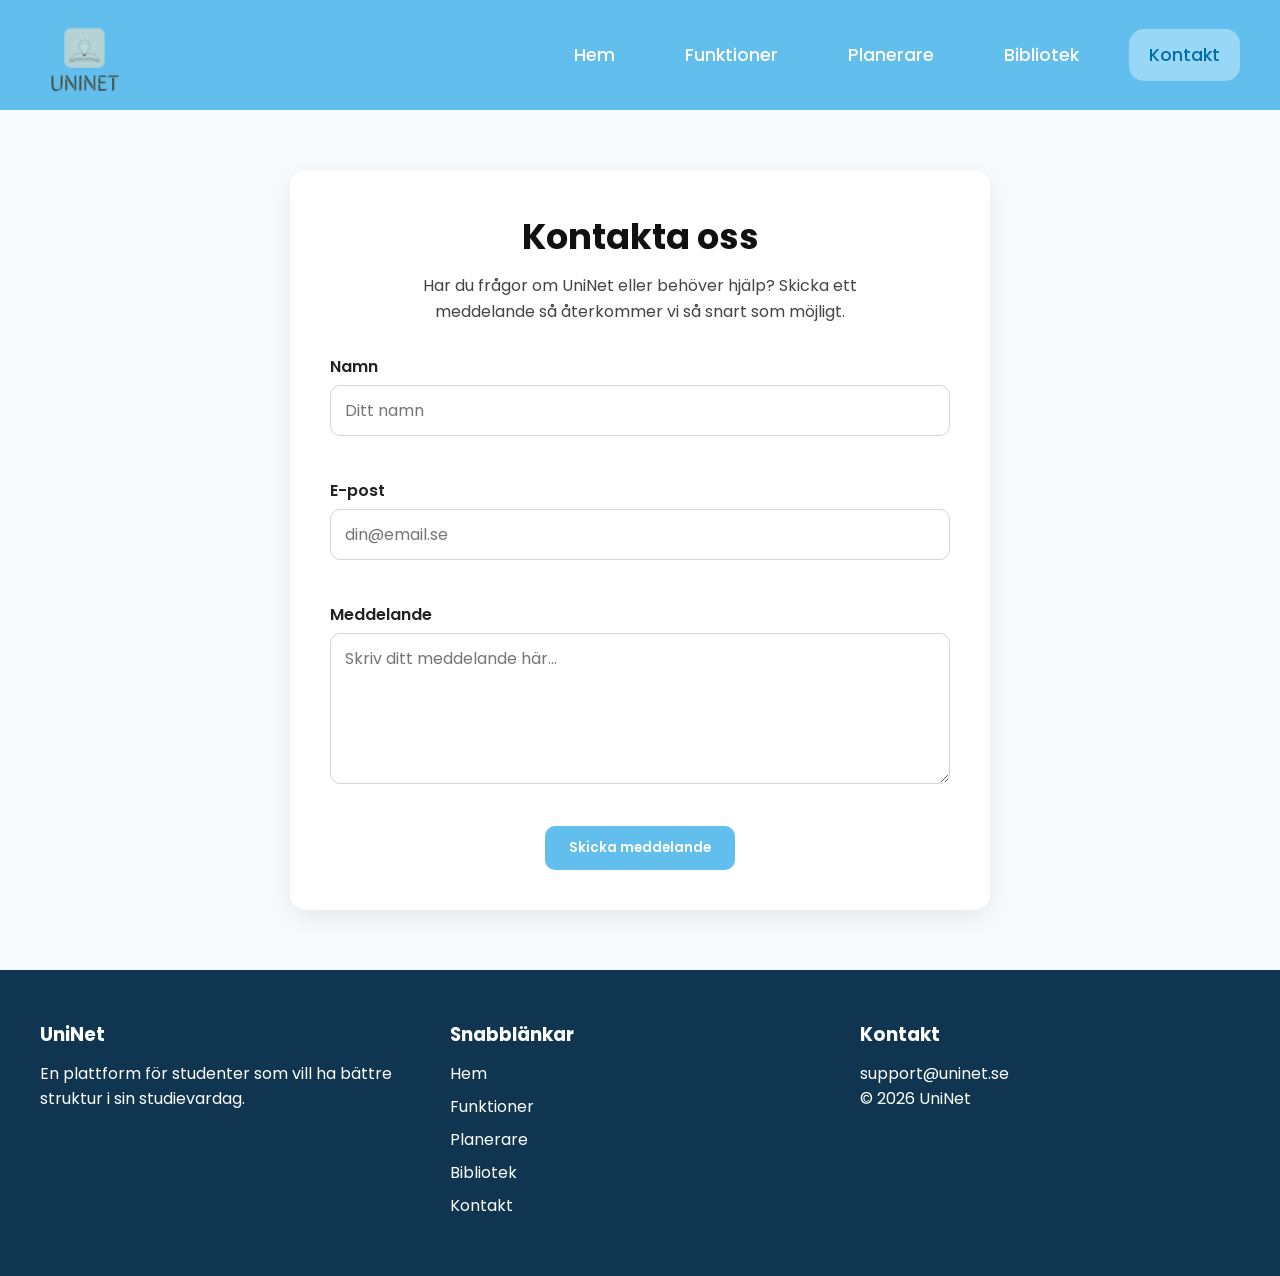
==== commit 0d104c05: "Added browser and navbar logo, updated navbar" ====
--- a/UninetWeb/wwwroot/contact.html
+++ b/UninetWeb/wwwroot/contact.html
@@ -3,8 +3,11 @@
 <head>
   <meta charset="utf-8">
   <meta name="viewport" content="width=device-width, initial-scale=1">
-  <title>UniNet</title>
+   <title>UniNet | Kontakt</title>
+
   <link rel="stylesheet" href="css/style.css">
+  <link rel="icon" type="image/png" href="images/Logo.png">
+  
   <script defer src="js/main.js"></script>
 </head>
 <body>
@@ -14,9 +17,9 @@
   <!-- Header/Navbar -->
   <header>
     <nav class="navbar section-content">
-      <a href="#" class="nav-logo">
-        <h2 class="logo-text">UniNet</h2>
-      </a>
+<a href="index.html" class="nav-logo">
+  <img src="images/Logo.png" alt="UniNet logga" class="logo-img">
+</a>
 
       <button class="menu-toggle" type="button">Meny ☰</button>
 
--- a/UninetWeb/wwwroot/css/style.css
+++ b/UninetWeb/wwwroot/css/style.css
@@ -1,5 +1,5 @@
-/* Google fonts */
-@import url('https://fonts.googleapis.com/css2?family=Italiana&family=Playfair+Display:ital,wght@0,400..900;1,400..900&display=swap');
+/* Google font */
+@import url('https://fonts.googleapis.com/css2?family=Poppins:wght@400;500;600;700&display=swap');
 
 *{
   margin: 0;
@@ -50,7 +50,8 @@
 }
 
 img{
-  width: 100%;
+  max-width: 100%;
+  height: auto;
 }
 
 .section-content{
@@ -66,34 +67,46 @@
 
 header .navbar{
   display: flex;
-  padding: 20px;
   align-items: center;
   justify-content: space-between;
-}
-
-.navbar .nav-logo .logo-text{
-  color: var(--white-color);
-  font-size: var(--font-size-xl);
-  font-weight: var(--font-weight-semibold);
+  padding: 0px 40px;
+}
+
+.nav-logo{
+  display: flex;
+  align-items: center;
+}
+
+.logo-img{
+  height: 110px;
+  width: auto;
+  display: block;
 }
 
 .navbar .nav-menu{
   display: flex;
-  gap: 10px;
+  align-items: center;
+  gap: 30px;
 }
 
 /* Navbar länkar */
 .navbar .nav-menu .nav-link{
-  padding: 10px 18px;
+  padding: 14px 20px;
   color: var(--white-color);
-  font-size: var(--font-size-s);
-  border-radius: 10px;
+  font-size: 1.1rem;
+  font-weight: 500;
+  border-radius: 15px;
   transition: 0.3s ease;
 }
 
 .navbar .nav-menu .nav-link:hover{
   color: var(--primary-color);
   background: var(--secondary-color);
+}
+
+.navbar .nav-menu .nav-link.active{
+  background: var(--secondary-color);
+  color: var(--dark-color);
 }
 
 /* HERO BANNER */
@@ -249,6 +262,10 @@
   .menu-toggle:hover{
     background: rgba(255,255,255,0.28);
   }
+
+  .logo-img{
+    height: 24px;
+  }
 }
 
 /* OM UNINET */
@@ -363,7 +380,7 @@
 }
 
 .planner-section .section-content{
-  max-width: 750px;
+  max-width: 1200px;
 }
 
 .planner-section h2{
@@ -380,6 +397,27 @@
   line-height: 1.6;
 }
 
+/* Planner layout */
+.planner-grid{
+  display: grid;
+  grid-template-columns: 1fr 1fr;
+  gap: 25px;
+  align-items: start;
+}
+
+.planner-card{
+  background: white;
+  border: 1px solid #dceef7;
+  border-radius: 16px;
+  padding: 24px;
+  box-shadow: 0 6px 18px rgba(0,0,0,0.06);
+}
+
+.upcoming-card{
+  margin-top: 25px;
+}
+
+/* Checklist */
 .todo-input{
   display: flex;
   gap: 12px;
@@ -467,6 +505,235 @@
   background: #d5eefb;
 }
 
+/* Calendar */
+.calendar-box{
+  margin-top: 15px;
+}
+
+.calendar-header{
+  display: flex;
+  justify-content: space-between;
+  align-items: center;
+  margin-bottom: 20px;
+}
+
+.calendar-header h3{
+  color: var(--dark-color);
+  font-size: 1.2rem;
+  margin-bottom: 0;
+}
+
+.calendar-header button{
+  background: var(--primary-color);
+  color: white;
+  padding: 10px 14px;
+  border-radius: 10px;
+  font-weight: 600;
+  transition: 0.3s ease;
+}
+
+.calendar-header button:hover{
+  background: var(--dark-color);
+}
+
+.calendar-days,
+.calendar-dates{
+  display: grid;
+  grid-template-columns: repeat(7, 1fr);
+  gap: 10px;
+}
+
+.calendar-days div{
+  text-align: center;
+  font-weight: 600;
+  color: var(--dark-color);
+  padding: 8px 0;
+}
+
+.calendar-dates div{
+  min-height: 60px;
+  display: flex;
+  justify-content: center;
+  align-items: center;
+  background: #f7fbfd;
+  border: 1px solid #dceef7;
+  border-radius: 10px;
+  color: #1f2d3d;
+  cursor: pointer;
+  position: relative;
+}
+
+.calendar-dates .empty{
+  background: transparent;
+  border: none;
+  cursor: default;
+}
+
+.calendar-dates .today{
+  background: var(--primary-color);
+  color: white;
+  font-weight: 700;
+}
+
+.calendar-dates .selected-date{
+  outline: 2px solid var(--dark-color);
+  font-weight: 700;
+}
+
+.calendar-dates .has-event::after{
+  content: "";
+  position: absolute;
+  bottom: 6px;
+  width: 7px;
+  height: 7px;
+  border-radius: 50%;
+  background: var(--dark-color);
+}
+
+.calendar-dates .today.has-event::after{
+  background: white;
+}
+
+/* Events */
+.event-box{
+  margin-top: 25px;
+  background: #f7fbfd;
+  border: 1px solid #dceef7;
+  border-radius: 16px;
+  padding: 20px;
+}
+
+.event-box h3{
+  color: var(--dark-color);
+  margin-bottom: 10px;
+}
+
+#selectedDateText{
+  color: #24526b;
+  margin-bottom: 15px;
+}
+
+.event-input-row{
+  display: flex;
+  gap: 12px;
+  flex-wrap: wrap;
+}
+
+.event-input-row input{
+  flex: 1;
+  min-width: 250px;
+  padding: 14px 16px;
+  border: 1px solid #c7dce8;
+  border-radius: 12px;
+  font-size: 1rem;
+  background: #fff;
+}
+
+.event-input-row input:focus{
+  outline: none;
+  border-color: var(--primary-color);
+  box-shadow: 0 0 0 3px rgba(98,191,237,0.18);
+}
+
+.event-input-row button{
+  padding: 14px 22px;
+  border-radius: 12px;
+  background: var(--primary-color);
+  color: white;
+  font-weight: 600;
+  font-size: 1rem;
+  transition: 0.3s ease;
+}
+
+.event-input-row button:hover{
+  background: var(--dark-color);
+}
+
+.event-list{
+  list-style: none;
+  padding: 0;
+  margin-top: 20px;
+}
+
+.event-list li{
+  display: flex;
+  justify-content: space-between;
+  align-items: center;
+  gap: 12px;
+  padding: 14px 16px;
+  border: 1px solid #dceef7;
+  border-radius: 12px;
+  margin-bottom: 12px;
+  background: #f7fbfd;
+}
+
+.event-info{
+  display: flex;
+  flex-direction: column;
+  gap: 4px;
+}
+
+.event-date{
+  font-size: 0.9rem;
+  color: var(--dark-color);
+  font-weight: 600;
+}
+
+.event-text{
+  color: #1f2d3d;
+}
+
+.delete-event-btn{
+  padding: 8px 12px;
+  border-radius: 10px;
+  background: #eaf7fd;
+  color: var(--dark-color);
+  font-weight: 600;
+  font-size: 0.9rem;
+  transition: 0.3s ease;
+  flex-shrink: 0;
+}
+
+.delete-event-btn:hover{
+  background: #d5eefb;
+}
+
+/* Success message */
+.success-message{
+  position: fixed;
+  top: 40%;
+  left: 50%;
+  transform: translate(-50%, -50%);
+  background: white;
+  color: var(--dark-color);
+  padding: 16px 28px;
+  border-radius: 12px;
+  font-weight: 600;
+  box-shadow: 0 10px 25px rgba(0,0,0,0.15);
+  z-index: 2000;
+  animation: popFade 1.8s ease forwards;
+}
+
+@keyframes popFade{
+  0%{
+    opacity: 0;
+    transform: translate(-50%, -60%) scale(0.8);
+  }
+
+  20%{
+    opacity: 1;
+    transform: translate(-50%, -50%) scale(1);
+  }
+
+  80%{
+    opacity: 1;
+  }
+
+  100%{
+    opacity: 0;
+  }
+}
+
 /* CONTACT PAGE */
 .contact-section{
   min-height: 80vh;
@@ -753,6 +1020,10 @@
 
 /* MOBILE */
 @media (max-width: 900px){
+  .planner-grid{
+    grid-template-columns: 1fr;
+  }
+
   .library-tool-grid{
     grid-template-columns: repeat(2, 1fr);
   }
@@ -808,6 +1079,20 @@
     align-self: center;
   }
 
+  .event-input-row{
+    flex-direction: column;
+  }
+
+  .event-input-row input,
+  .event-input-row button{
+    width: 100%;
+  }
+
+  .event-list li{
+    flex-direction: column;
+    align-items: flex-start;
+  }
+
   .library-tool-grid{
     grid-template-columns: 1fr;
   }
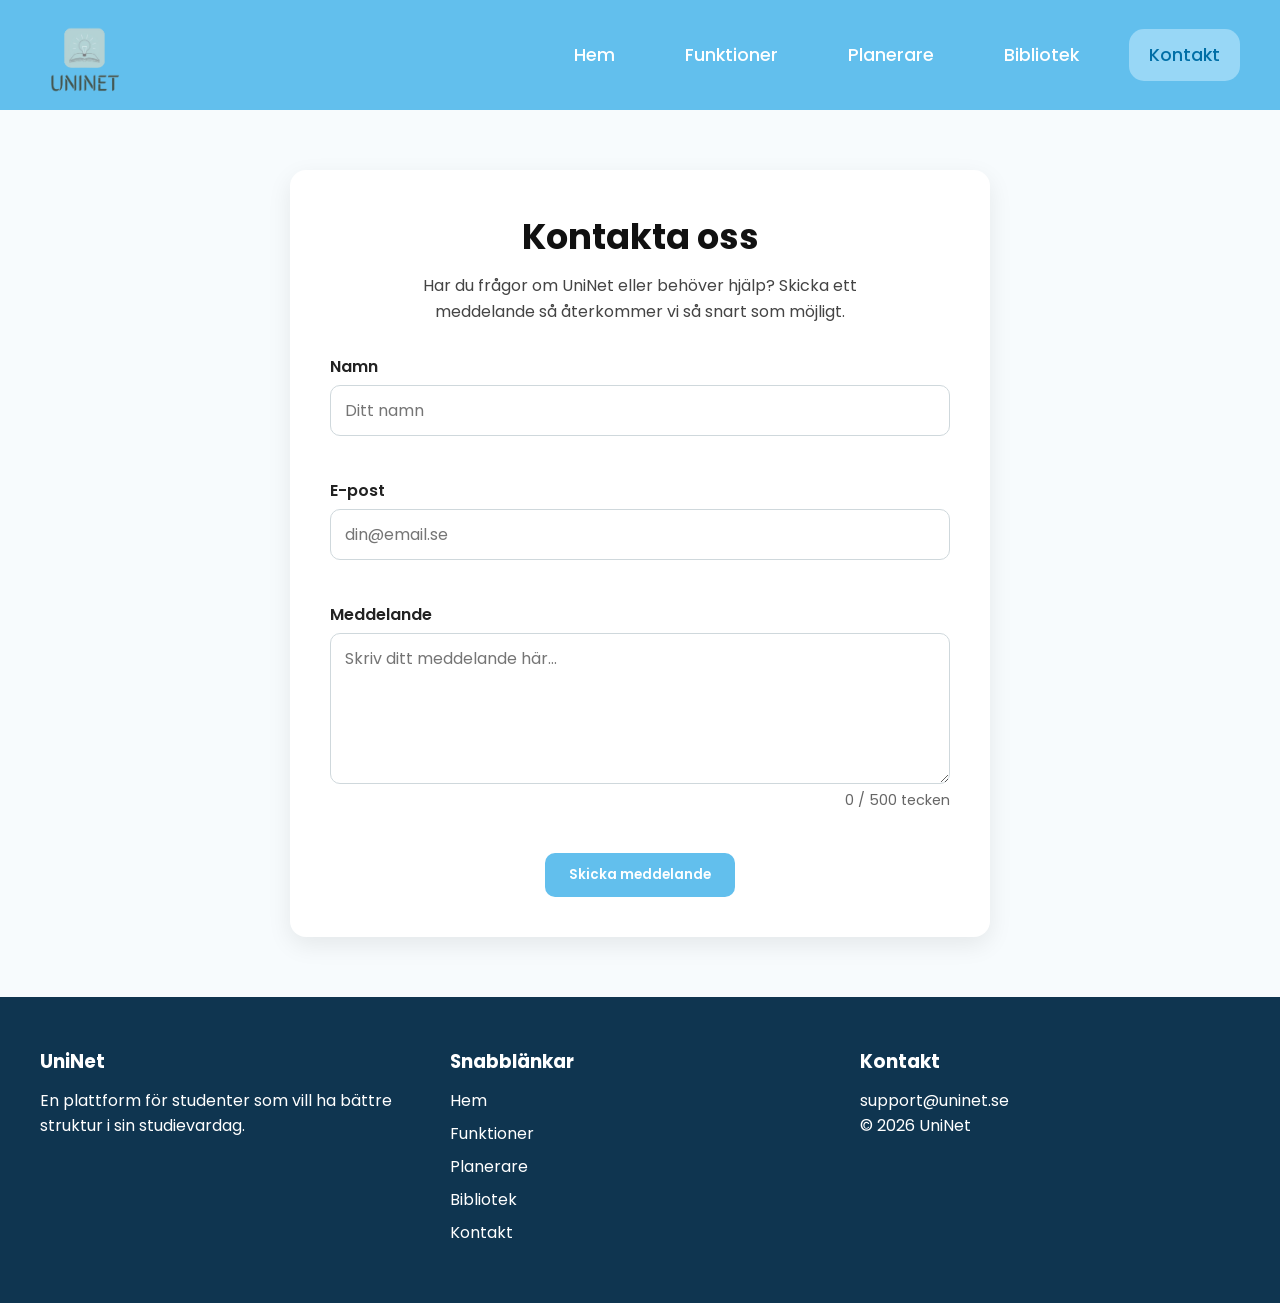
==== commit aee98a7b: "småfix" ====
--- a/UninetWeb/wwwroot/contact.html
+++ b/UninetWeb/wwwroot/contact.html
@@ -3,11 +3,10 @@
 <head>
   <meta charset="utf-8">
   <meta name="viewport" content="width=device-width, initial-scale=1">
-   <title>UniNet | Kontakt</title>
+  <title>UniNet | Kontakt</title>
 
   <link rel="stylesheet" href="css/style.css">
   <link rel="icon" type="image/png" href="images/Logo.png">
-  
   <script defer src="js/main.js"></script>
 </head>
 <body>
@@ -17,11 +16,13 @@
   <!-- Header/Navbar -->
   <header>
     <nav class="navbar section-content">
-<a href="index.html" class="nav-logo">
-  <img src="images/Logo.png" alt="UniNet logga" class="logo-img">
-</a>
+      <a href="index.html" class="nav-logo">
+        <img src="images/Logo.png" alt="UniNet logga" class="logo-img">
+      </a>
 
-      <button class="menu-toggle" type="button">Meny ☰</button>
+      <button class="menu-toggle" type="button" aria-label="Öppna meny" aria-expanded="false">
+        Meny ☰
+      </button>
 
       <ul class="nav-menu" id="navMenu">
         <li class="nav-item"><a href="index.html" class="nav-link">Hem</a></li>
@@ -60,7 +61,16 @@
 
           <div class="form-group">
             <label for="message">Meddelande</label>
-            <textarea id="message" name="message" rows="5" placeholder="Skriv ditt meddelande här..." required></textarea>
+            <textarea
+              id="message"
+              name="message"
+              rows="5"
+              placeholder="Skriv ditt meddelande här..."
+              required
+              maxlength="500"
+              aria-describedby="messageCounter"
+            ></textarea>
+            <small id="messageCounter" class="char-counter">0 / 500 tecken</small>
             <small class="error-message"></small>
           </div>
 
--- a/UninetWeb/wwwroot/css/style.css
+++ b/UninetWeb/wwwroot/css/style.css
@@ -58,6 +58,19 @@
   margin: 0 auto;
   padding: 0 20px;
   max-width: var(--site-max-width);
+}
+
+/* Dold text för skärmläsare */
+.sr-only{
+  position: absolute;
+  width: 1px;
+  height: 1px;
+  padding: 0;
+  margin: -1px;
+  overflow: hidden;
+  clip: rect(0, 0, 0, 0);
+  white-space: nowrap;
+  border: 0;
 }
 
 /* NAVBAR */
@@ -107,6 +120,23 @@
 .navbar .nav-menu .nav-link.active{
   background: var(--secondary-color);
   color: var(--dark-color);
+}
+
+/* Fokus för bättre tillgänglighet */
+.navbar .nav-menu .nav-link:focus,
+.menu-toggle:focus,
+.hero-btn:focus,
+.submit-btn:focus,
+.todo-input button:focus,
+.event-input-row button:focus,
+.calendar-header button:focus,
+.task-list li button:focus,
+.delete-event-btn:focus,
+.library-search-bar button:focus,
+.library-tool:focus,
+.footer-column a:focus{
+  outline: 3px solid #0f3550;
+  outline-offset: 2px;
 }
 
 /* HERO BANNER */
@@ -165,6 +195,7 @@
 }
 
 .hero-btn{
+  display: inline-block;
   padding: 10px 18px;
   border-radius: 10px;
   font-size: var(--font-size-s);
@@ -264,7 +295,7 @@
   }
 
   .logo-img{
-    height: 24px;
+    height: 40px;
   }
 }
 
@@ -280,6 +311,7 @@
   text-align: center;
 }
 
+.about-text h1,
 .about-text h2{
   font-size: 2.2rem;
   margin-bottom: 16px;
@@ -305,6 +337,8 @@
   overflow: hidden;
   box-shadow: 0 6px 18px rgba(0,0,0,0.08);
   transition: transform 0.2s ease;
+  text-decoration: none;
+  color: inherit;
 }
 
 .feature-card:hover{
@@ -801,6 +835,7 @@
 .form-group textarea:focus{
   outline: none;
   border-color: var(--primary-color);
+  box-shadow: 0 0 0 3px rgba(98,191,237,0.15);
 }
 
 .submit-btn{
@@ -830,6 +865,14 @@
   background: #fff5f5;
 }
 
+.char-counter{
+  display: block;
+  margin-top: 6px;
+  font-size: 0.9rem;
+  color: #666;
+  text-align: right;
+}
+
 /* LIBRARY PAGE */
 .library-hero{
   background: linear-gradient(180deg, #98d7f6 0%, #eaf7fd 100%);
@@ -843,7 +886,7 @@
   margin-bottom: 10px;
 }
 
-.library-hero-simple p{
+.library-hero p{
   color: #24526b;
   margin-bottom: 25px;
   font-size: 1rem;
@@ -1097,7 +1140,7 @@
     grid-template-columns: 1fr;
   }
 
-  .library-hero-simple h1{
+  .library-hero h1{
     font-size: 2rem;
   }
 }
